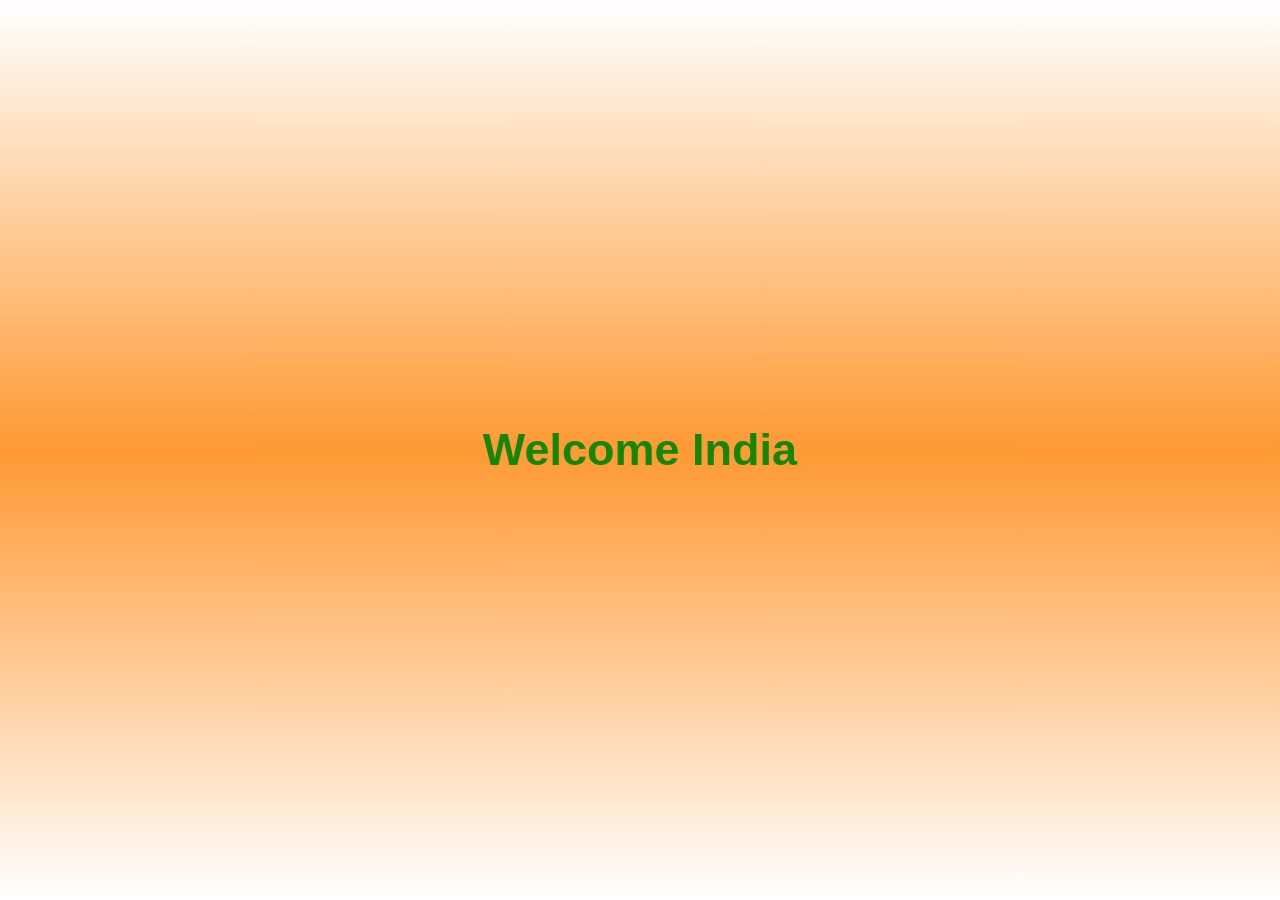
==== Andhra_Pradesh/index.html @ 1c9e50b7 "1" ====
<!DOCTYPE html>
<html>
<head>
    <title>Welcome India</title>
    <style>
        body {
            margin: 0;
            height: 100vh;
            display: flex;
            justify-content: center;
            align-items: center;
            background: linear-gradient(white, #ff9933, white);
            font-family: Arial, sans-serif;
        }

        h1 {
            color: #138808;
            font-size: 45px;
            text-align: center;
        }
    </style>
</head>
<body>

    <h1>Welcome India</h1>

</body>
</html>
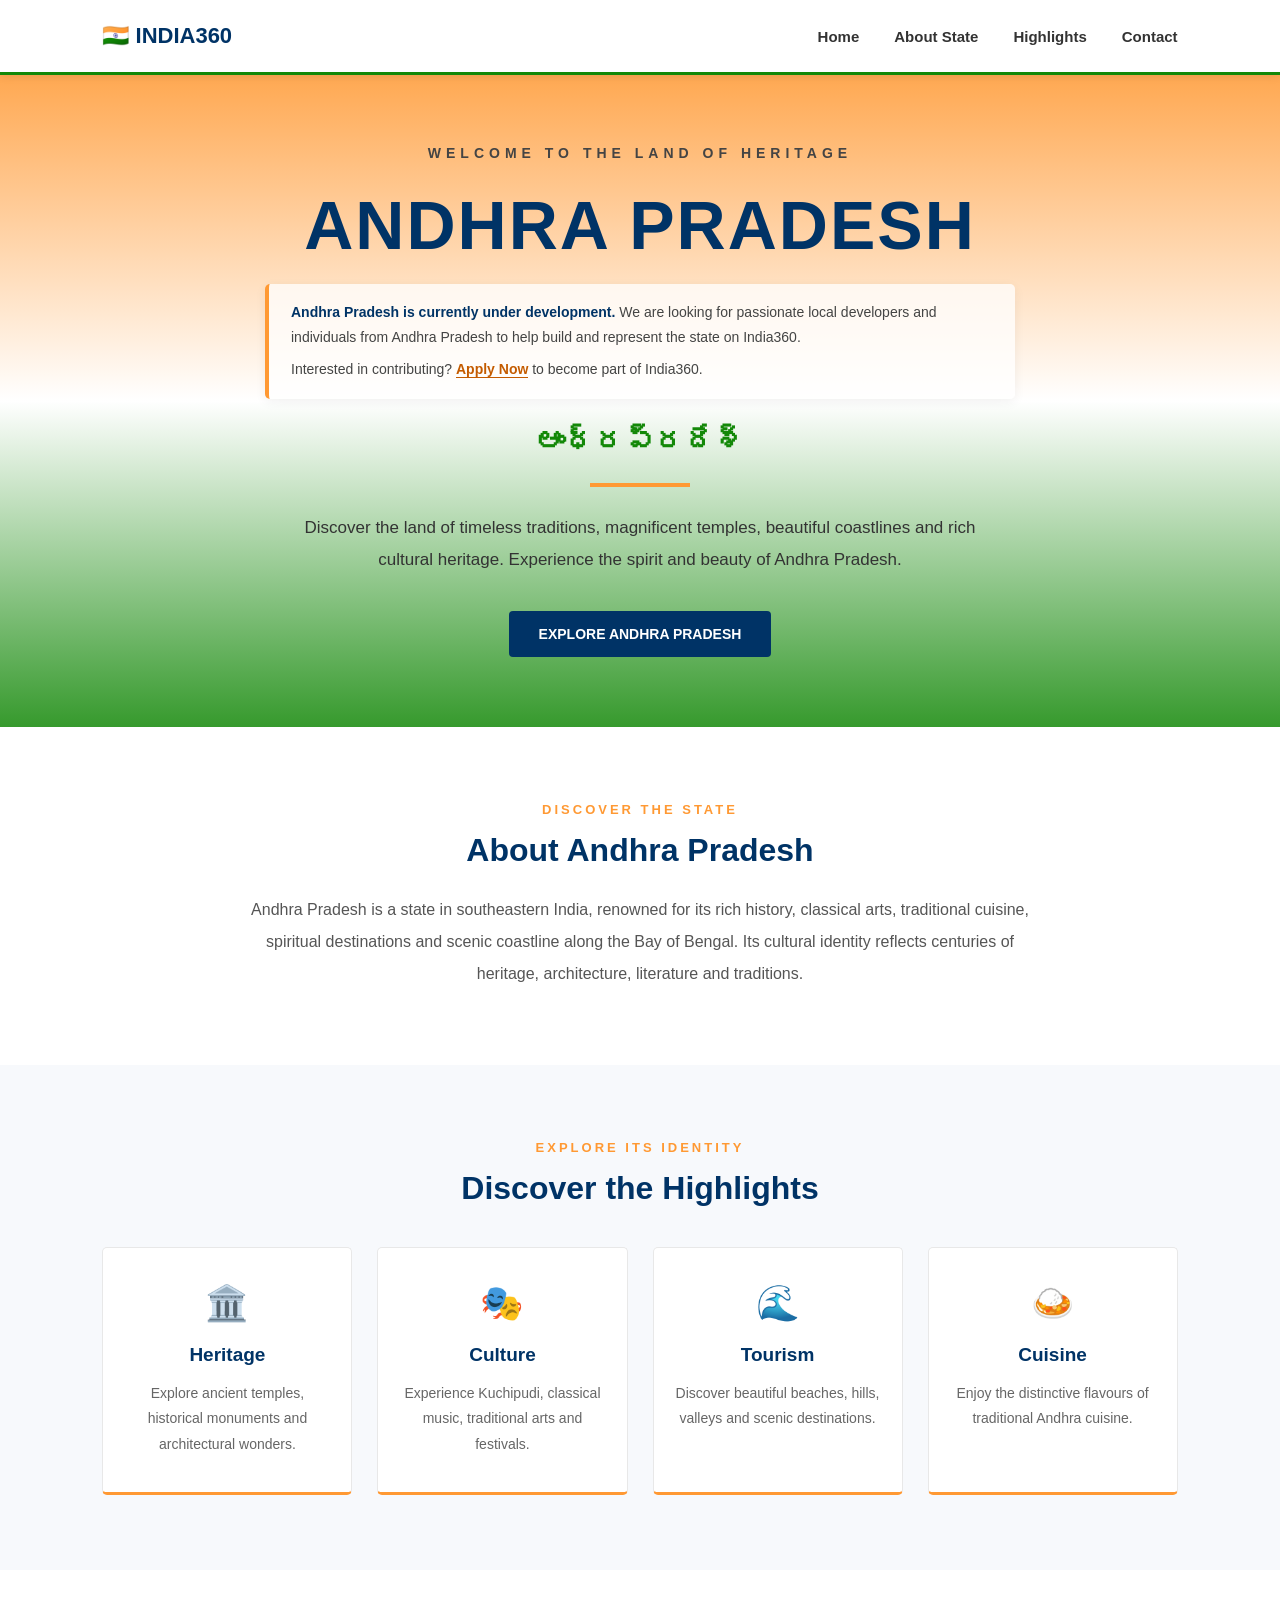
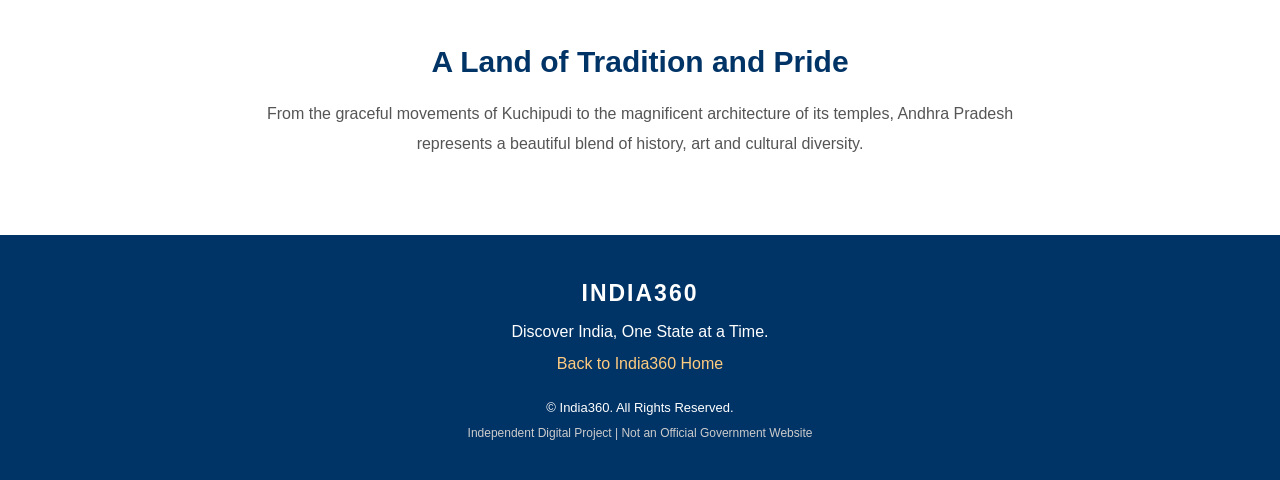
==== commit e2333bea: "hgy" ====
--- a/Andhra_Pradesh/index.html
+++ b/Andhra_Pradesh/index.html
@@ -1,29 +1,268 @@
 
 <!DOCTYPE html>
-<html>
+<html lang="en">
+
 <head>
-    <title>Welcome India</title>
-    <style>
-        body {
-            margin: 0;
-            height: 100vh;
-            display: flex;
-            justify-content: center;
-            align-items: center;
-            background: linear-gradient(white, #ff9933, white);
-            font-family: Arial, sans-serif;
-        }
-
-        h1 {
-            color: #138808;
-            font-size: 45px;
-            text-align: center;
-        }
-    </style>
+    <meta charset="UTF-8">
+    <meta name="viewport" content="width=device-width, initial-scale=1.0">
+
+    <meta name="description"
+        content="Explore Andhra Pradesh - its heritage, culture, traditions, tourism and beauty through India360.">
+
+    <title>Andhra Pradesh | India360</title>
+
+    <link rel="stylesheet" href="style.css">
 </head>
+
 <body>
 
-    <h1>Welcome India</h1>
+    <!-- HEADER -->
+    <header>
+
+        <div class="logo">
+            <a href="../../index.html">
+                🇮🇳 <span>INDIA360</span>
+            </a>
+        </div>
+
+        <nav>
+            <a href="../../index.html">Home</a>
+            <a href="#about">About State</a>
+            <a href="#highlights">Highlights</a>
+            <a href="#contact">Contact</a>
+        </nav>
+
+    </header>
+
+
+    <!-- HERO SECTION -->
+    <main>
+
+        <section class="hero">
+
+            <p class="subtitle">WELCOME TO THE LAND OF HERITAGE</p>
+
+            <h1>ANDHRA PRADESH</h1>
+
+            
+
+<div class="development-notice">
+
+    <p>
+        <strong>Andhra Pradesh is currently under development.</strong>
+        We are looking for passionate local developers and
+        individuals from Andhra Pradesh to help build and
+        represent the state on India360.
+    </p>
+
+    <p>
+        Interested in contributing?
+        <a href="#" id="applyNow">Apply Now</a>
+        to become part of India360.
+    </p>
+
+</div>
+
+
+<!-- APPLICATION CHOICE POPUP -->
+
+<div class="apply-overlay" id="applyOverlay">
+
+    <div class="apply-modal">
+
+        <button class="close-modal" id="closeModal">
+            &times;
+        </button>
+
+        <p class="modal-tag">JOIN INDIA360</p>
+
+        <h2>Be Part of Our Journey</h2>
+
+        <p class="modal-description">
+            Choose how you would like to contribute
+            to the development of Andhra Pradesh.
+        </p>
+
+        <div class="apply-options">
+
+            <!-- DEVELOPER OPTION -->
+
+            <a href="Developer_Apply/index.html"
+               class="apply-option">
+
+                <div class="option-icon">💻</div>
+
+                <h3>Developer</h3>
+
+                <p>
+                    Help us develop and maintain the
+                    Andhra Pradesh section of India360.
+                </p>
+
+                <span>Apply as Developer →</span>
+
+            </a>
+
+
+            <!-- STATE PARTNER OPTION -->
+
+            <a href="Partner_Apply/index.html"
+               class="apply-option">
+
+                <div class="option-icon">🤝</div>
+
+                <h3>State Partner</h3>
+
+                <p>
+                    Represent Andhra Pradesh and help us
+                    showcase its culture, heritage and identity.
+                </p>
+
+                <span>Apply as State Partner →</span>
+
+            </a>
+
+        </div>
+
+        <p class="modal-footer">
+            India360 | Discover India, One State at a Time.
+        </p>
+
+    </div>
+
+</div>
+
+
+
+
+            <h2>ఆంధ్రప్రదేశ్</h2>
+
+            <div class="divider"></div>
+
+            <p class="description">
+                Discover the land of timeless traditions, magnificent
+                temples, beautiful coastlines and rich cultural heritage.
+                Experience the spirit and beauty of Andhra Pradesh.
+            </p>
+
+            <a href="#about" class="explore-btn">
+                EXPLORE ANDHRA PRADESH
+            </a>
+
+        </section>
+
+
+        <!-- ABOUT SECTION -->
+        <section id="about" class="about">
+
+            <p class="section-tag">DISCOVER THE STATE</p>
+
+            <h2>About Andhra Pradesh</h2>
+
+            <p>
+                Andhra Pradesh is a state in southeastern India,
+                renowned for its rich history, classical arts,
+                traditional cuisine, spiritual destinations and
+                scenic coastline along the Bay of Bengal.
+
+                Its cultural identity reflects centuries of heritage,
+                architecture, literature and traditions.
+            </p>
+
+        </section>
+
+
+        <!-- HIGHLIGHTS SECTION -->
+        <section id="highlights" class="highlights">
+
+            <p class="section-tag">EXPLORE ITS IDENTITY</p>
+
+            <h2>Discover the Highlights</h2>
+
+            <div class="highlight-container">
+
+                <div class="highlight-card">
+                    <div class="card-icon">🏛️</div>
+                    <h3>Heritage</h3>
+                    <p>
+                        Explore ancient temples, historical monuments
+                        and architectural wonders.
+                    </p>
+                </div>
+
+                <div class="highlight-card">
+                    <div class="card-icon">🎭</div>
+                    <h3>Culture</h3>
+                    <p>
+                        Experience Kuchipudi, classical music,
+                        traditional arts and festivals.
+                    </p>
+                </div>
+
+                <div class="highlight-card">
+                    <div class="card-icon">🌊</div>
+                    <h3>Tourism</h3>
+                    <p>
+                        Discover beautiful beaches, hills,
+                        valleys and scenic destinations.
+                    </p>
+                </div>
+
+                <div class="highlight-card">
+                    <div class="card-icon">🍛</div>
+                    <h3>Cuisine</h3>
+                    <p>
+                        Enjoy the distinctive flavours of
+                        traditional Andhra cuisine.
+                    </p>
+                </div>
+
+            </div>
+
+        </section>
+
+
+        <!-- CULTURAL IDENTITY -->
+        <section class="identity">
+
+            <h2>A Land of Tradition and Pride</h2>
+
+            <p>
+                From the graceful movements of Kuchipudi to
+                the magnificent architecture of its temples,
+                Andhra Pradesh represents a beautiful blend
+                of history, art and cultural diversity.
+            </p>
+
+        </section>
+
+    </main>
+
+
+    <!-- FOOTER -->
+    <footer id="contact">
+
+        <p class="footer-logo">INDIA360</p>
+
+        <p>Discover India, One State at a Time.</p>
+
+        <p>
+            <a href="../../index.html">Back to India360 Home</a>
+        </p>
+
+        <p class="copyright">
+            © <span id="year"></span> India360.
+            All Rights Reserved.
+        </p>
+
+        <p class="disclaimer">
+            Independent Digital Project | Not an Official Government Website
+        </p>
+
+    </footer>
+
+
+    <script src="script.js"></script>
 
 </body>
 </html>
--- a/Andhra_Pradesh/style.css
+++ b/Andhra_Pradesh/style.css
@@ -0,0 +1,838 @@
+
+/* =====================================
+   GLOBAL STYLING
+===================================== */
+
+* {
+    margin: 0;
+    padding: 0;
+    box-sizing: border-box;
+}
+
+html {
+    scroll-behavior: smooth;
+}
+
+body {
+    font-family: Arial, Helvetica, sans-serif;
+    color: #222;
+    background: #fff;
+}
+
+
+/* =====================================
+   HEADER
+===================================== */
+
+header {
+    min-height: 75px;
+    background: #fff;
+
+    display: flex;
+    justify-content: space-between;
+    align-items: center;
+
+    padding: 0 8%;
+
+    border-bottom: 3px solid #138808;
+
+    box-shadow: 0 2px 8px rgba(0,0,0,0.08);
+
+    position: relative;
+    z-index: 100;
+}
+
+.logo a {
+    text-decoration: none;
+    color: #003366;
+
+    font-size: 22px;
+    font-weight: bold;
+}
+
+nav {
+    display: flex;
+    align-items: center;
+    gap: 35px;
+}
+
+nav a {
+    text-decoration: none;
+    color: #333;
+
+    font-size: 15px;
+    font-weight: 600;
+
+    transition: 0.2s;
+}
+
+nav a:hover {
+    color: #ff9933;
+}
+
+
+/* =====================================
+   HERO SECTION
+===================================== */
+
+.hero {
+    min-height: 620px;
+
+    padding: 70px 20px;
+
+    display: flex;
+    flex-direction: column;
+
+    justify-content: center;
+    align-items: center;
+
+    text-align: center;
+
+    background: linear-gradient(
+        to bottom,
+        rgba(255,153,51,0.85) 0%,
+        rgba(255,255,255,0.96) 50%,
+        rgba(19,136,8,0.85) 100%
+    );
+}
+
+
+/* SUBTITLE */
+
+.subtitle {
+    color: #444;
+
+    font-size: 14px;
+    font-weight: bold;
+
+    letter-spacing: 5px;
+
+    margin-bottom: 25px;
+}
+
+
+/* MAIN HEADING */
+
+.hero h1 {
+    color: #003366;
+
+    font-size: clamp(35px, 6vw, 68px);
+
+    font-weight: 800;
+
+    letter-spacing: 2px;
+
+    margin-bottom: 15px;
+}
+
+
+/* TELUGU HEADING */
+
+.hero h2 {
+    color: #138808;
+
+    font-size: 30px;
+
+    margin-bottom: 25px;
+}
+
+
+/* DIVIDER */
+
+.divider {
+    width: 100px;
+    height: 4px;
+
+    background: #ff9933;
+
+    margin-bottom: 25px;
+}
+
+
+/* DESCRIPTION */
+
+.description {
+    max-width: 700px;
+
+    color: #333;
+
+    font-size: 17px;
+    line-height: 1.9;
+
+    margin-bottom: 35px;
+}
+
+
+/* EXPLORE BUTTON */
+
+.explore-btn {
+    display: inline-block;
+
+    text-decoration: none;
+
+    background: #003366;
+    color: #fff;
+
+    padding: 15px 30px;
+
+    font-size: 14px;
+    font-weight: bold;
+
+    border-radius: 4px;
+
+    transition: 0.3s;
+}
+
+.explore-btn:hover {
+    background: #ff9933;
+    color: #222;
+}
+
+
+/* =====================================
+   ABOUT SECTION
+===================================== */
+
+.about {
+    text-align: center;
+
+    padding: 75px 20px;
+
+    background: #fff;
+}
+
+.section-tag {
+    color: #ff9933;
+
+    font-size: 13px;
+    font-weight: bold;
+
+    letter-spacing: 3px;
+
+    margin-bottom: 15px;
+}
+
+.about h2,
+.highlights h2 {
+    color: #003366;
+
+    font-size: 32px;
+
+    margin-bottom: 25px;
+}
+
+.about > p:last-child {
+    max-width: 800px;
+
+    margin: auto;
+
+    color: #555;
+
+    font-size: 16px;
+    line-height: 2;
+}
+
+
+/* =====================================
+   HIGHLIGHTS SECTION
+===================================== */
+
+.highlights {
+    padding: 75px 8%;
+
+    background: #f7f9fc;
+
+    text-align: center;
+}
+
+.highlight-container {
+    display: grid;
+
+    grid-template-columns: repeat(4, 1fr);
+
+    gap: 25px;
+
+    margin-top: 40px;
+}
+
+
+/* HIGHLIGHT CARD */
+
+.highlight-card {
+    background: #fff;
+
+    padding: 35px 20px;
+
+    border: 1px solid #e8e8e8;
+
+    border-bottom: 3px solid #ff9933;
+
+    border-radius: 5px;
+
+    transition: 0.3s;
+}
+
+.highlight-card:hover {
+    transform: translateY(-5px);
+
+    box-shadow: 0 8px 20px rgba(0,0,0,0.08);
+}
+
+.card-icon {
+    font-size: 35px;
+
+    margin-bottom: 20px;
+}
+
+.highlight-card h3 {
+    color: #003366;
+
+    font-size: 19px;
+
+    margin-bottom: 15px;
+}
+
+.highlight-card p {
+    color: #666;
+
+    font-size: 14px;
+
+    line-height: 1.8;
+}
+
+
+/* =====================================
+   CULTURAL IDENTITY
+===================================== */
+
+.identity {
+    padding: 75px 20px;
+
+    text-align: center;
+
+    background: #fff;
+}
+
+.identity h2 {
+    color: #003366;
+
+    font-size: 30px;
+
+    margin-bottom: 20px;
+}
+
+.identity p {
+    max-width: 750px;
+
+    margin: auto;
+
+    color: #555;
+
+    font-size: 16px;
+
+    line-height: 1.9;
+}
+
+
+/* =====================================
+   FOOTER
+===================================== */
+
+footer {
+    background: #003366;
+
+    color: #fff;
+
+    text-align: center;
+
+    padding: 35px 15px;
+
+    line-height: 2;
+}
+
+.footer-logo {
+    font-size: 23px;
+
+    font-weight: bold;
+
+    letter-spacing: 2px;
+}
+
+footer a {
+    color: #ffcc80;
+
+    text-decoration: none;
+}
+
+footer a:hover {
+    text-decoration: underline;
+}
+
+.copyright {
+    margin-top: 15px;
+
+    font-size: 13px;
+}
+
+.disclaimer {
+    font-size: 12px;
+
+    color: #ccc;
+}
+
+
+/* =====================================
+   TABLET RESPONSIVENESS
+===================================== */
+
+@media (max-width: 900px) {
+
+    .highlight-container {
+        grid-template-columns: repeat(2, 1fr);
+    }
+
+}
+
+
+/* =====================================
+   MOBILE RESPONSIVENESS
+===================================== */
+
+@media (max-width: 650px) {
+
+    header {
+        padding: 20px;
+
+        flex-direction: column;
+
+        gap: 20px;
+    }
+
+    nav {
+        flex-wrap: wrap;
+
+        justify-content: center;
+
+        gap: 18px;
+    }
+
+    nav a {
+        font-size: 13px;
+    }
+
+    .hero {
+        min-height: 550px;
+
+        padding: 50px 20px;
+    }
+
+    .hero h2 {
+        font-size: 24px;
+    }
+
+    .subtitle {
+        font-size: 11px;
+
+        letter-spacing: 3px;
+    }
+
+    .description {
+        font-size: 15px;
+    }
+
+    .about h2,
+    .highlights h2 {
+        font-size: 26px;
+    }
+
+    .highlight-container {
+        grid-template-columns: 1fr;
+    }
+
+    .identity h2 {
+        font-size: 25px;
+    }
+
+}
+
+
+/* =====================================
+   SMALL MOBILE
+===================================== */
+
+@media (max-width: 380px) {
+
+    nav {
+        gap: 12px;
+    }
+
+    nav a {
+        font-size: 12px;
+    }
+
+}
+
+
+/* State Development Notice */
+
+.development-notice {
+    max-width: 750px;
+    width: 90%;
+
+    background: rgba(255, 255, 255, 0.75);
+
+    border-left: 4px solid #ff9933;
+    border-radius: 5px;
+
+    padding: 16px 22px;
+    margin: 5px 0 25px;
+
+    text-align: left;
+
+    box-shadow: 0 3px 12px rgba(0, 0, 0, 0.06);
+
+    transition: all 0.3s ease;
+}
+
+.development-notice:hover {
+    background: #ffffff;
+
+    border-left-color: #138808;
+
+    box-shadow: 0 8px 22px rgba(0, 0, 0, 0.12);
+
+    transform: translateY(-3px);
+}
+
+.development-notice p {
+    color: #444;
+
+    font-size: 14px;
+    line-height: 1.8;
+
+    margin-bottom: 7px;
+}
+
+.development-notice p:last-child {
+    margin-bottom: 0;
+}
+
+.development-notice strong {
+    color: #003366;
+}
+
+.development-notice a {
+    color: #c45b00;
+
+    font-weight: bold;
+
+    text-decoration: none;
+
+    border-bottom: 1px solid #c45b00;
+
+    transition: 0.2s;
+}
+
+.development-notice a:hover {
+    color: #138808;
+    border-color: #138808;
+}
+
+
+/* Mobile */
+
+@media (max-width: 650px) {
+    .development-notice {
+        padding: 13px 15px;
+        width: 95%;
+    }
+
+    .development-notice p {
+        font-size: 13px;
+    }
+}
+
+
+
+/* =====================================
+   APPLICATION NOTICE
+===================================== */
+
+.development-notice {
+    max-width: 750px;
+    width: 90%;
+    background: rgba(255,255,255,0.75);
+    border-left: 4px solid #ff9933;
+    border-radius: 5px;
+    padding: 16px 22px;
+    margin: 5px 0 25px;
+    text-align: left;
+    box-shadow: 0 3px 12px rgba(0,0,0,0.06);
+    transition: 0.3s;
+}
+
+.development-notice:hover {
+    background: #fff;
+    border-left-color: #138808;
+    box-shadow: 0 8px 22px rgba(0,0,0,0.12);
+    transform: translateY(-3px);
+}
+
+.development-notice p {
+    color: #444;
+    font-size: 14px;
+    line-height: 1.8;
+    margin-bottom: 7px;
+}
+
+.development-notice strong {
+    color: #003366;
+}
+
+.development-notice a {
+    color: #c45b00;
+    font-weight: bold;
+    text-decoration: none;
+    border-bottom: 1px solid #c45b00;
+}
+
+.development-notice a:hover {
+    color: #138808;
+    border-color: #138808;
+}
+
+
+/* =====================================
+   APPLICATION POPUP
+===================================== */
+
+.apply-overlay {
+    display: none;
+
+    position: fixed;
+    inset: 0;
+
+    background: rgba(0,0,0,0.65);
+
+    z-index: 9999;
+
+    justify-content: center;
+    align-items: center;
+
+    padding: 20px;
+}
+
+.apply-overlay.active {
+    display: flex;
+}
+
+
+/* MODAL */
+
+.apply-modal {
+    position: relative;
+
+    background: #fff;
+
+    width: 100%;
+    max-width: 700px;
+
+    padding: 40px;
+
+    border-radius: 8px;
+
+    box-shadow: 0 15px 50px rgba(0,0,0,0.2);
+
+    animation: modalAppear 0.3s ease;
+}
+
+@keyframes modalAppear {
+    from {
+        opacity: 0;
+        transform: translateY(20px);
+    }
+
+    to {
+        opacity: 1;
+        transform: translateY(0);
+    }
+}
+
+
+/* CLOSE BUTTON */
+
+.close-modal {
+    position: absolute;
+
+    top: 15px;
+    right: 20px;
+
+    border: none;
+    background: none;
+
+    font-size: 30px;
+    color: #777;
+
+    cursor: pointer;
+}
+
+.close-modal:hover {
+    color: #e65c00;
+}
+
+
+/* MODAL HEADING */
+
+.modal-tag {
+    color: #ff9933;
+
+    font-size: 12px;
+    font-weight: bold;
+
+    letter-spacing: 3px;
+
+    margin-bottom: 12px;
+}
+
+.apply-modal > h2 {
+    color: #003366;
+
+    font-size: 27px;
+
+    margin-bottom: 12px;
+}
+
+.modal-description {
+    color: #666;
+
+    font-size: 14px;
+    line-height: 1.7;
+
+    margin-bottom: 30px;
+}
+
+
+/* APPLICATION OPTIONS */
+
+.apply-options {
+    display: grid;
+
+    grid-template-columns: 1fr 1fr;
+
+    gap: 20px;
+}
+
+
+/* OPTION CARD */
+
+.apply-option {
+    display: block;
+
+    padding: 25px 20px;
+
+    background: #f8f9fb;
+
+    border: 1px solid #e5e7eb;
+    border-bottom: 3px solid #ff9933;
+
+    border-radius: 6px;
+
+    text-decoration: none;
+
+    transition: 0.25s;
+}
+
+.apply-option:hover {
+    background: #fff;
+
+    border-color: #ff9933;
+
+    box-shadow: 0 8px 22px rgba(0,0,0,0.09);
+
+    transform: translateY(-4px);
+}
+
+
+/* OPTION CONTENT */
+
+.option-icon {
+    font-size: 32px;
+    margin-bottom: 18px;
+}
+
+.apply-option h3 {
+    color: #003366;
+
+    font-size: 19px;
+
+    margin-bottom: 12px;
+}
+
+.apply-option p {
+    color: #666;
+
+    font-size: 13px;
+    line-height: 1.8;
+
+    min-height: 70px;
+
+    margin-bottom: 18px;
+}
+
+.apply-option span {
+    color: #c45b00;
+
+    font-size: 13px;
+    font-weight: bold;
+}
+
+
+/* MODAL FOOTER */
+
+.modal-footer {
+    text-align: center;
+
+    color: #888;
+
+    font-size: 12px;
+
+    margin-top: 30px;
+}
+
+
+/* =====================================
+   MOBILE RESPONSIVE
+===================================== */
+
+@media (max-width: 600px) {
+
+    .apply-modal {
+        padding: 35px 20px 25px;
+
+        max-height: 90vh;
+
+        overflow-y: auto;
+    }
+
+    .apply-modal > h2 {
+        font-size: 23px;
+    }
+
+    .apply-options {
+        grid-template-columns: 1fr;
+    }
+
+    .apply-option p {
+        min-height: auto;
+    }
+
+    .development-notice {
+        width: 95%;
+        padding: 13px 15px;
+    }
+
+    .development-notice p {
+        font-size: 13px;
+    }
+
+}
